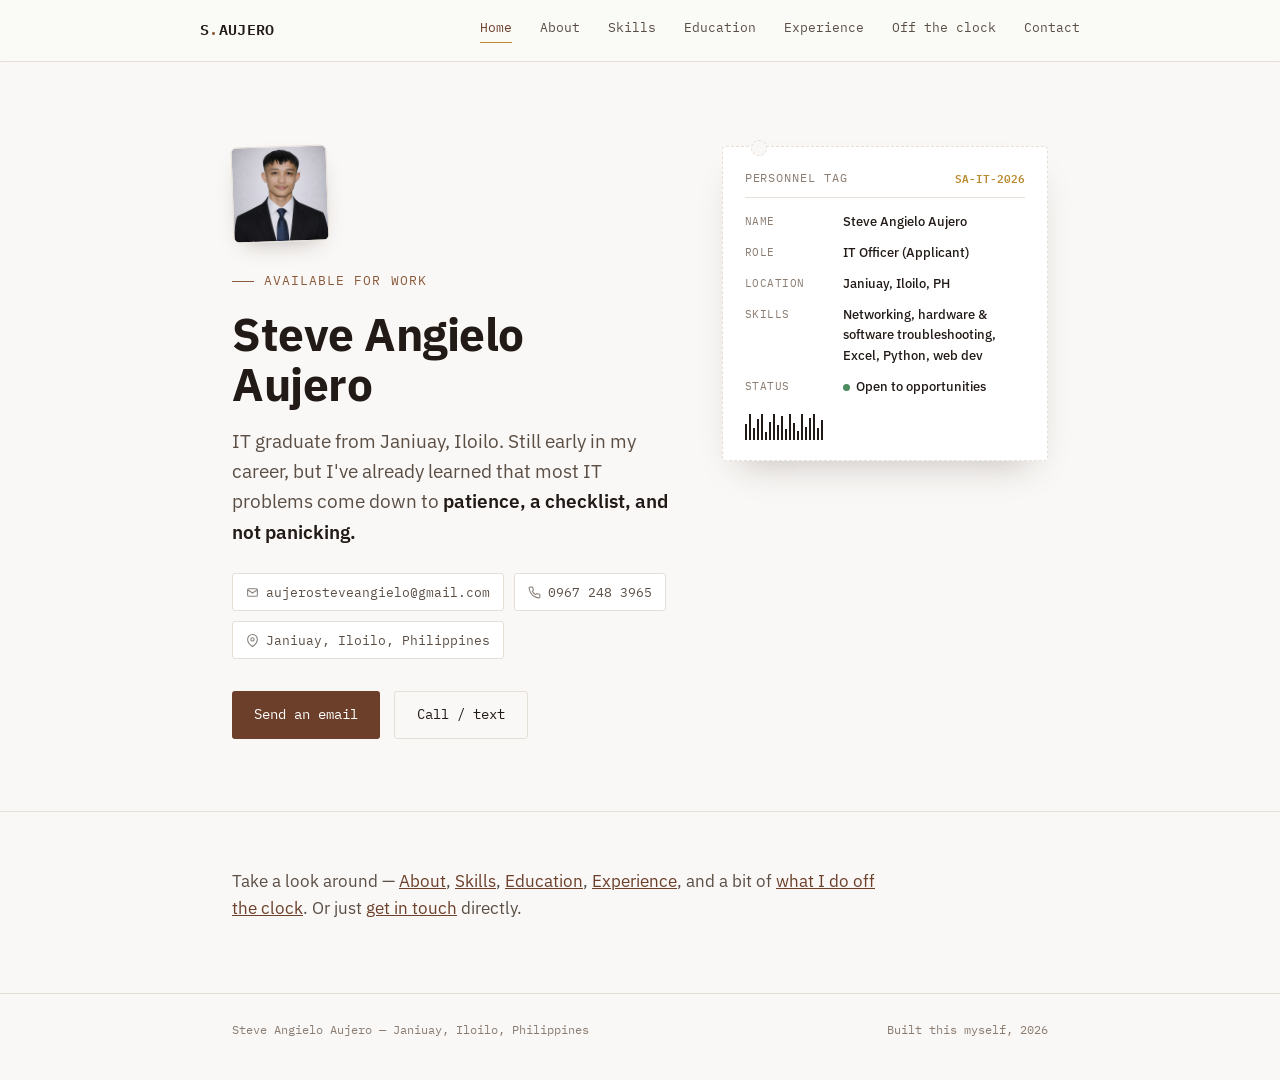
==== index.html @ 1973a108 "Add new file" ====
<!DOCTYPE html>
<html lang="en">
<head>
<meta charset="UTF-8" />
<meta name="viewport" content="width=device-width, initial-scale=1.0" />
<title>Home — Steve Angielo Aujero</title>
<link rel="preconnect" href="https://fonts.googleapis.com">
<link rel="preconnect" href="https://fonts.gstatic.com" crossorigin>
<link href="https://fonts.googleapis.com/css2?family=IBM+Plex+Sans:wght@400;500;600;700&family=IBM+Plex+Mono:wght@400;500;600&family=Caveat:wght@600&display=swap" rel="stylesheet">
<link rel="stylesheet" href="style.css">
</head>
<body>
<header>
  <div class="wrap nav-inner">
    <a href="index.html" style="text-decoration:none;color:inherit;">
      <div class="brand">S<span class="dot">.</span>AUJERO</div>
    </a>
    <nav class="links">
      <a href="index.html" class="active">Home</a>
      <a href="about.html">About</a>
      <a href="skills.html">Skills</a>
      <a href="education.html">Education</a>
      <a href="experience.html">Experience</a>
      <a href="beyond.html">Off the clock</a>
      <a href="contact.html">Contact</a>
    </nav>
  </div>
</header>

<main>
  <section class="hero">
    <div class="wrap hero-grid">
      <div>
        <img class="avatar" src="[data-uri]" alt="Steve Angielo Aujero" />
        <div class="eyebrow">Available for work</div>
        <h1>Steve Angielo Aujero</h1>
        <p class="role-line">
          IT graduate from Janiuay, Iloilo. Still early in my career, but I've
          already learned that most IT problems come down to
          <strong>patience, a checklist, and not panicking.</strong>
        </p>

        <div class="contact-chips">
          <span class="chip">
            <svg viewBox="0 0 24 24" fill="none" stroke="currentColor" stroke-width="2"><rect x="3" y="5" width="18" height="14" rx="2"/><path d="M3 7l9 6 9-6"/></svg>
            aujerosteveangielo@gmail.com
          </span>
          <span class="chip">
            <svg viewBox="0 0 24 24" fill="none" stroke="currentColor" stroke-width="2"><path d="M22 16.92v3a2 2 0 0 1-2.18 2 19.79 19.79 0 0 1-8.63-3.07 19.5 19.5 0 0 1-6-6 19.79 19.79 0 0 1-3.07-8.67A2 2 0 0 1 4.11 2h3a2 2 0 0 1 2 1.72c.13.96.36 1.9.68 2.81a2 2 0 0 1-.45 2.11L8.09 9.91a16 16 0 0 0 6 6l1.27-1.27a2 2 0 0 1 2.11-.45c.91.32 1.85.55 2.81.68A2 2 0 0 1 22 16.92z"/></svg>
            0967 248 3965
          </span>
          <span class="chip">
            <svg viewBox="0 0 24 24" fill="none" stroke="currentColor" stroke-width="2"><path d="M21 10c0 7-9 13-9 13s-9-6-9-13a9 9 0 0 1 18 0z"/><circle cx="12" cy="10" r="3"/></svg>
            Janiuay, Iloilo, Philippines
          </span>
        </div>

        <div class="cta-row">
          <a class="btn btn-primary" href="mailto:aujerosteveangielo@gmail.com">Send an email</a>
          <a class="btn btn-ghost" href="tel:+639672483965">Call / text</a>
        </div>
      </div>

      <div class="asset-tag reveal">
        <div class="asset-tag-head">
          <span class="tag-name">Personnel Tag</span>
          <span class="tag-id">SA-IT-2026</span>
        </div>
        <div class="asset-row">
          <span class="asset-label">Name</span>
          <span class="asset-value">Steve Angielo Aujero</span>
        </div>
        <div class="asset-row">
          <span class="asset-label">Role</span>
          <span class="asset-value">IT Officer (Applicant)</span>
        </div>
        <div class="asset-row">
          <span class="asset-label">Location</span>
          <span class="asset-value">Janiuay, Iloilo, PH</span>
        </div>
        <div class="asset-row">
          <span class="asset-label">Skills</span>
          <span class="asset-value">Networking, hardware &amp; software troubleshooting, Excel, Python, web dev</span>
        </div>
        <div class="asset-row">
          <span class="asset-label">Status</span>
          <span class="asset-value asset-status"><span class="status-dot"></span> Open to opportunities</span>
        </div>
        <div class="barcode">
          <span style="height:60%;"></span><span style="height:100%;"></span><span style="height:45%;"></span><span style="height:80%;"></span><span style="height:100%;"></span><span style="height:30%;"></span><span style="height:70%;"></span><span style="height:100%;"></span><span style="height:55%;"></span><span style="height:90%;"></span><span style="height:40%;"></span><span style="height:100%;"></span><span style="height:65%;"></span><span style="height:35%;"></span><span style="height:100%;"></span><span style="height:50%;"></span><span style="height:85%;"></span><span style="height:100%;"></span><span style="height:45%;"></span><span style="height:75%;"></span>
        </div>
      </div>
    </div>
  </section>

  <section style="border-top: 1px solid var(--line); padding-top: 40px;">
    <div class="wrap">
      <p class="about-text reveal">
        Take a look around — <a href="about.html" style="color:var(--steel-deep);">About</a>,
        <a href="skills.html" style="color:var(--steel-deep);">Skills</a>,
        <a href="education.html" style="color:var(--steel-deep);">Education</a>,
        <a href="experience.html" style="color:var(--steel-deep);">Experience</a>,
        and a bit of <a href="beyond.html" style="color:var(--steel-deep);">what I do off the clock</a>.
        Or just <a href="contact.html" style="color:var(--steel-deep);">get in touch</a> directly.
      </p>
    </div>
  </section>
</main>

<footer>
  <div class="wrap footer-row">
    <span>Steve Angielo Aujero — Janiuay, Iloilo, Philippines</span>
    <span>Built this myself, 2026</span>
  </div>
</footer>

<script>
  const revealEls = document.querySelectorAll('.reveal');
  const io = new IntersectionObserver((entries) => {
    entries.forEach((entry) => {
      if (entry.isIntersecting) {
        entry.target.classList.add('visible');
        io.unobserve(entry.target);
      }
    });
  }, { threshold: 0.15 });
  revealEls.forEach((el) => io.observe(el));
</script>
</body>
</html>
---- style.css ----
:root {
    --paper: #FAF8F6;
    --paper-raised: #FFFFFF;
    --ink: #211A16;
    --ink-soft: #5A4E45;
    --muted: #8A7C71;
    --line: #E6DFD7;
    --steel: #8A5A3B;
    --steel-deep: #6B3F2A;
    --brass: #B98A2E;
    --brass-soft: #F4EBD8;
    --radius: 3px;
  }

  * { box-sizing: border-box; }

  html { scroll-behavior: smooth; }

  body {
    margin: 0;
    background: var(--paper);
    color: var(--ink);
    font-family: 'IBM Plex Sans', sans-serif;
    line-height: 1.6;
    -webkit-font-smoothing: antialiased;
  }

  a { color: inherit; }

  .mono {
    font-family: 'IBM Plex Mono', monospace;
  }

  .wrap {
    max-width: 880px;
    margin: 0 auto;
    padding: 0 32px;
  }

  /* ---------- Header ---------- */
  header {
    position: sticky;
    top: 0;
    z-index: 50;
    background: rgba(250, 250, 248, 0.88);
    backdrop-filter: blur(6px);
    border-bottom: 1px solid var(--line);
  }

  .nav-inner {
    display: flex;
    align-items: center;
    justify-content: space-between;
    padding: 18px 0;
  }

  .brand {
    font-family: 'IBM Plex Mono', monospace;
    font-weight: 600;
    font-size: 15px;
    letter-spacing: 0.02em;
  }

  .brand .dot { color: var(--steel); }

  .avatar {
    width: 96px;
    height: 96px;
    border-radius: 6px;
    object-fit: cover;
    border: 1px solid var(--line);
    box-shadow: 0 10px 24px -12px rgba(33, 26, 22, 0.35);
    margin-bottom: 22px;
    transform: rotate(-2deg);
  }

  .signature {
    font-family: 'Caveat', cursive;
    font-size: 30px;
    color: var(--steel-deep);
    display: inline-block;
    transform: rotate(-1.5deg);
  }

  nav.links {
    display: flex;
    gap: 28px;
    font-family: 'IBM Plex Mono', monospace;
    font-size: 13px;
  }

  nav.links a {
    text-decoration: none;
    color: var(--ink-soft);
    padding-bottom: 3px;
    border-bottom: 1px solid transparent;
    transition: border-color 0.2s ease, color 0.2s ease;
  }

  nav.links a:hover {
    color: var(--steel-deep);
    border-color: var(--steel);
  }

  .nav-toggle { display: none; }

  /* ---------- Hero ---------- */
  .hero {
    padding: 84px 0 72px;
  }

  .hero-grid {
    display: grid;
    grid-template-columns: 1.15fr 0.85fr;
    gap: 48px;
    align-items: start;
  }

  .eyebrow {
    font-family: 'IBM Plex Mono', monospace;
    font-size: 13px;
    color: var(--steel);
    letter-spacing: 0.08em;
    text-transform: uppercase;
    margin-bottom: 18px;
    display: flex;
    align-items: center;
    gap: 10px;
  }

  .eyebrow::before {
    content: '';
    width: 22px;
    height: 1px;
    background: var(--steel);
    display: inline-block;
  }

  h1 {
    font-size: 46px;
    line-height: 1.08;
    margin: 0 0 16px;
    font-weight: 700;
    letter-spacing: -0.01em;
  }

  .role-line {
    font-size: 19px;
    color: var(--ink-soft);
    margin: 0 0 26px;
    max-width: 46ch;
  }

  .role-line strong { color: var(--ink); font-weight: 600; }

  .contact-chips {
    display: flex;
    flex-wrap: wrap;
    gap: 10px;
    margin-bottom: 32px;
  }

  .chip {
    font-family: 'IBM Plex Mono', monospace;
    font-size: 12.5px;
    padding: 8px 13px;
    border: 1px solid var(--line);
    border-radius: var(--radius);
    background: var(--paper-raised);
    color: var(--ink-soft);
    display: inline-flex;
    align-items: center;
    gap: 7px;
  }

  .chip svg { width: 13px; height: 13px; opacity: 0.7; }

  .cta-row {
    display: flex;
    gap: 14px;
    flex-wrap: wrap;
  }

  .btn {
    font-family: 'IBM Plex Mono', monospace;
    font-size: 13.5px;
    padding: 12px 22px;
    border-radius: var(--radius);
    text-decoration: none;
    display: inline-flex;
    align-items: center;
    gap: 8px;
    transition: transform 0.15s ease, box-shadow 0.15s ease;
  }

  .btn-primary {
    background: var(--steel-deep);
    color: #fff;
  }

  .btn-primary:hover {
    transform: translateY(-1px);
    box-shadow: 0 6px 14px rgba(34, 62, 88, 0.28);
  }

  .btn-ghost {
    background: transparent;
    border: 1px solid var(--line);
    color: var(--ink);
  }

  .btn-ghost:hover {
    border-color: var(--steel);
    color: var(--steel-deep);
  }

  /* ---------- Asset tag card (signature element) ---------- */
  .asset-tag {
    background: #FFFFFF;
    border: 1.5px dashed var(--line);
    border-radius: 4px;
    padding: 22px 22px 20px;
    transform: rotate(1deg);
    box-shadow: 0 18px 36px -18px rgba(33, 26, 22, 0.28);
    position: relative;
  }

  .asset-tag::before {
    content: '';
    position: absolute;
    top: -7px;
    left: 28px;
    width: 14px;
    height: 14px;
    background: var(--paper);
    border: 1.5px dashed var(--line);
    border-radius: 50%;
  }

  .asset-tag-head {
    display: flex;
    justify-content: space-between;
    align-items: center;
    border-bottom: 1px solid var(--line);
    padding-bottom: 10px;
    margin-bottom: 14px;
  }

  .asset-tag-head .tag-name {
    font-family: 'IBM Plex Mono', monospace;
    font-size: 11.5px;
    letter-spacing: 0.08em;
    color: var(--muted);
    text-transform: uppercase;
  }

  .asset-tag-head .tag-id {
    font-family: 'IBM Plex Mono', monospace;
    font-size: 11px;
    color: var(--brass);
    font-weight: 600;
  }

  .asset-row {
    display: grid;
    grid-template-columns: 88px 1fr;
    gap: 10px;
    margin-bottom: 10px;
    font-size: 13px;
  }

  .asset-row:last-of-type { margin-bottom: 0; }

  .asset-label {
    font-family: 'IBM Plex Mono', monospace;
    font-size: 11px;
    color: var(--muted);
    text-transform: uppercase;
    letter-spacing: 0.05em;
    padding-top: 1px;
  }

  .asset-value {
    color: var(--ink);
    font-weight: 500;
  }

  .asset-status {
    display: inline-flex;
    align-items: center;
    gap: 6px;
  }

  .status-dot {
    width: 7px;
    height: 7px;
    border-radius: 50%;
    background: #4C8B5F;
    display: inline-block;
    animation: pulse 1.8s ease-in-out infinite;
  }

  @keyframes pulse {
    0%, 100% { opacity: 1; }
    50% { opacity: 0.4; }
  }

  .barcode {
    display: flex;
    align-items: flex-end;
    gap: 2px;
    height: 26px;
    margin-top: 16px;
  }

  .barcode span {
    background: var(--ink);
    width: 2px;
    display: inline-block;
  }

  /* ---------- Section headers (code-comment style) ---------- */
  section { padding: 56px 0; border-top: 1px solid var(--line); }
  section:first-of-type { border-top: none; }

  .sec-head {
    font-family: 'IBM Plex Mono', monospace;
    font-size: 13px;
    color: var(--muted);
    margin-bottom: 28px;
    display: flex;
    align-items: baseline;
    gap: 10px;
  }

  .sec-head .slashes { color: var(--brass); }

  .sec-head h2 {
    font-family: 'IBM Plex Sans', sans-serif;
    font-size: 24px;
    font-weight: 600;
    color: var(--ink);
    margin: 0;
    letter-spacing: -0.01em;
  }

  /* ---------- About ---------- */
  .about-text {
    max-width: 66ch;
    font-size: 16.5px;
    color: var(--ink-soft);
  }

  .about-text strong { color: var(--ink); font-weight: 600; }

  /* ---------- Skills ---------- */
  .skill-groups {
    display: grid;
    grid-template-columns: 1fr 1fr;
    gap: 32px;
  }

  .skill-group-title {
    font-family: 'IBM Plex Mono', monospace;
    font-size: 12px;
    text-transform: uppercase;
    letter-spacing: 0.07em;
    color: var(--steel);
    margin-bottom: 14px;
  }

  .tag-list {
    display: flex;
    flex-wrap: wrap;
    gap: 9px;
  }

  .tag {
    font-family: 'IBM Plex Mono', monospace;
    font-size: 12.5px;
    padding: 7px 12px;
    border: 1px solid var(--line);
    border-radius: var(--radius);
    background: var(--paper-raised);
    color: var(--ink-soft);
    transition: border-color 0.2s ease, color 0.2s ease, background 0.2s ease;
  }

  .tag:hover {
    border-color: var(--brass);
    color: var(--ink);
    background: var(--brass-soft);
  }

  /* ---------- Education ---------- */
  .edu-item {
    display: grid;
    grid-template-columns: 110px 1fr;
    gap: 20px;
    padding: 18px 0;
    border-bottom: 1px solid var(--line);
  }

  .edu-item:last-child { border-bottom: none; }

  .edu-year {
    font-family: 'IBM Plex Mono', monospace;
    font-size: 12.5px;
    color: var(--muted);
    padding-top: 3px;
  }

  .edu-degree {
    font-size: 16px;
    font-weight: 600;
    margin: 0 0 4px;
  }

  .edu-school {
    font-size: 14.5px;
    color: var(--ink-soft);
    margin: 0;
  }

  /* ---------- Experience ---------- */
  .exp-card {
    background: var(--paper-raised);
    border: 1px solid var(--line);
    border-radius: 6px;
    padding: 28px 26px;
  }

  .exp-top {
    display: flex;
    justify-content: space-between;
    align-items: baseline;
    flex-wrap: wrap;
    gap: 8px;
    margin-bottom: 4px;
  }

  .exp-title {
    font-size: 17.5px;
    font-weight: 600;
    margin: 0;
  }

  .exp-dates {
    font-family: 'IBM Plex Mono', monospace;
    font-size: 12.5px;
    color: var(--muted);
  }

  .exp-company {
    font-size: 14.5px;
    color: var(--steel-deep);
    font-weight: 500;
    margin: 0 0 16px;
  }

  .exp-list {
    margin: 0;
    padding-left: 20px;
    color: var(--ink-soft);
  }

  .exp-list li { margin-bottom: 8px; font-size: 15px; }
  .exp-list li:last-child { margin-bottom: 0; }

  /* ---------- Contact / footer ---------- */
  .contact-section {
    text-align: left;
  }

  .contact-lead {
    font-size: 20px;
    font-weight: 600;
    max-width: 40ch;
    margin: 0 0 22px;
  }

  footer {
    border-top: 1px solid var(--line);
    padding: 26px 0 40px;
  }

  .footer-row {
    display: flex;
    justify-content: space-between;
    align-items: center;
    flex-wrap: wrap;
    gap: 12px;
    font-family: 'IBM Plex Mono', monospace;
    font-size: 12px;
    color: var(--muted);
  }

  /* ---------- Reveal animation ---------- */
  .reveal {
    opacity: 0;
    transform: translateY(14px);
    transition: opacity 0.6s ease, transform 0.6s ease;
  }
  .reveal.visible {
    opacity: 1;
    transform: translateY(0);
  }

  @media (prefers-reduced-motion: reduce) {
    .reveal { opacity: 1; transform: none; transition: none; }
    .cursor { animation: none; }
  }

  /* ---------- Responsive ---------- */
  @media (max-width: 760px) {
    nav.links { display: none; }
    .hero-grid { grid-template-columns: 1fr; }
    h1 { font-size: 34px; }
    .skill-groups { grid-template-columns: 1fr; }
    .wrap { padding: 0 20px; }
    .edu-item { grid-template-columns: 1fr; gap: 4px; }
  }

/* ---------- Multi-page additions ---------- */
nav.links a.active {
  color: var(--steel-deep);
  border-color: var(--brass);
}

.page-header {
  padding: 64px 0 8px;
}

.page-eyebrow {
  font-family: 'IBM Plex Mono', monospace;
  font-size: 12.5px;
  color: var(--muted);
  margin-bottom: 10px;
}

.page-eyebrow a {
  color: var(--steel-deep);
  text-decoration: none;
  border-bottom: 1px solid var(--line);
}

.page-eyebrow a:hover { border-color: var(--brass); }

.page-title {
  font-size: 34px;
  font-weight: 700;
  margin: 0 0 6px;
  letter-spacing: -0.01em;
}

.mini-hero {
  display: flex;
  align-items: center;
  gap: 16px;
  padding: 20px 0 0;
}

.mini-avatar {
  width: 52px;
  height: 52px;
  border-radius: 6px;
  object-fit: cover;
  border: 1px solid var(--line);
  transform: rotate(-2deg);
}

.mini-hero-text .name {
  font-weight: 600;
  font-size: 15px;
}

.mini-hero-text .role {
  font-size: 13px;
  color: var(--muted);
  font-family: 'IBM Plex Mono', monospace;
}

.page-nav-footer {
  display: flex;
  justify-content: space-between;
  padding: 40px 0 10px;
  font-family: 'IBM Plex Mono', monospace;
  font-size: 13px;
}

.page-nav-footer a {
  text-decoration: none;
  color: var(--ink-soft);
  border-bottom: 1px solid var(--line);
}

.page-nav-footer a:hover { color: var(--steel-deep); border-color: var(--brass); }
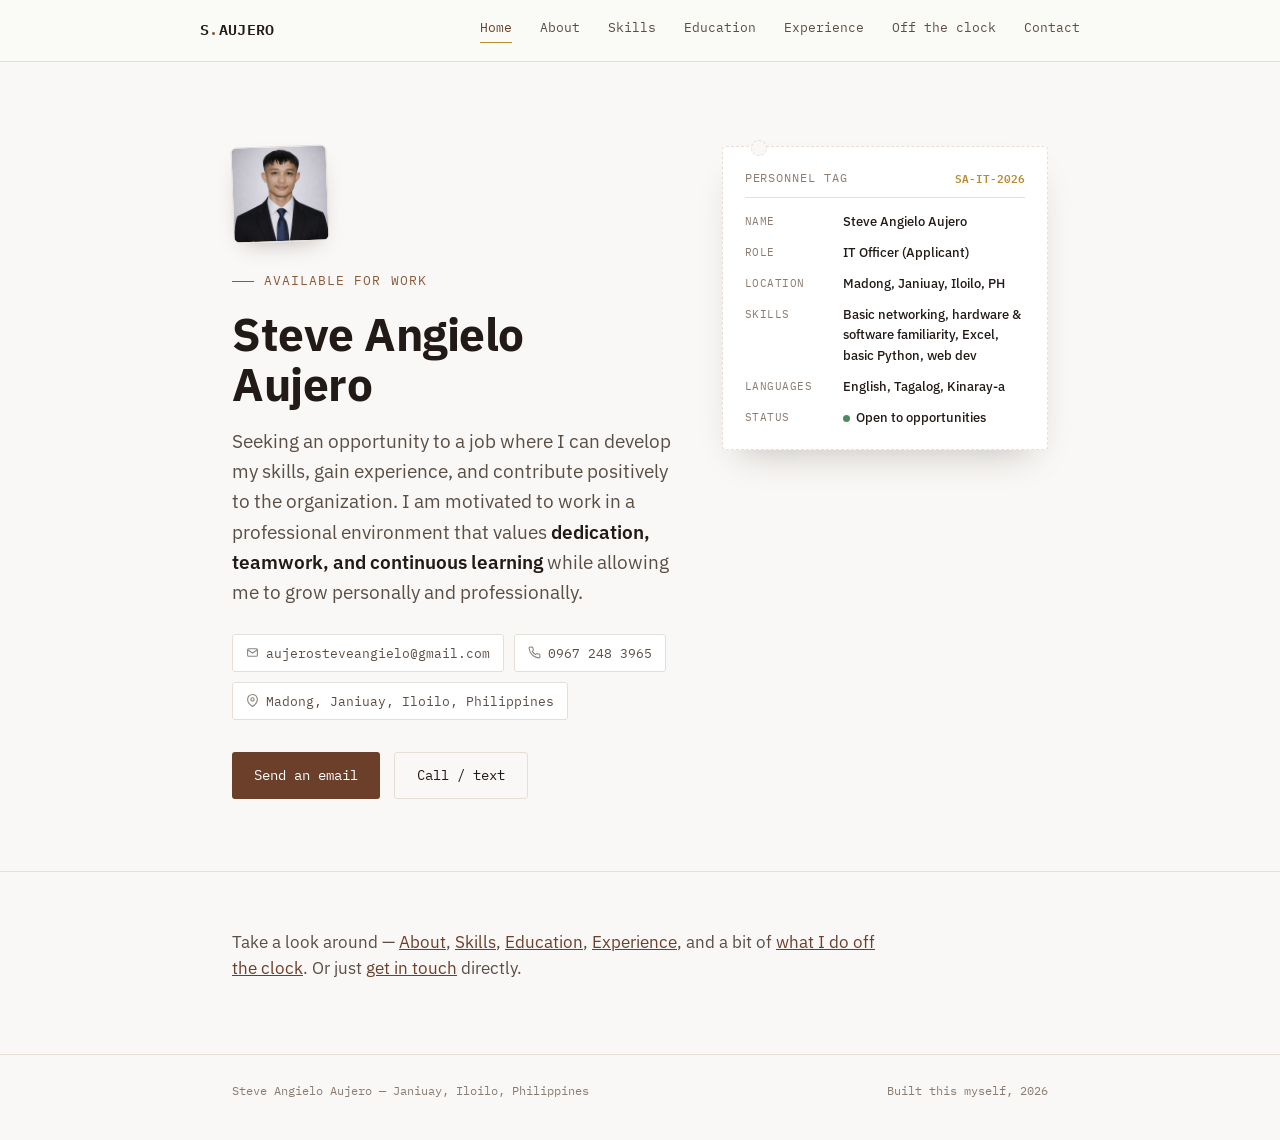
==== commit 196f22f3: "Add new file" ====
--- a/index.html
+++ b/index.html
@@ -35,9 +35,11 @@
         <div class="eyebrow">Available for work</div>
         <h1>Steve Angielo Aujero</h1>
         <p class="role-line">
-          IT graduate from Janiuay, Iloilo. Still early in my career, but I've
-          already learned that most IT problems come down to
-          <strong>patience, a checklist, and not panicking.</strong>
+          Seeking an opportunity to a job where I can develop my skills, gain
+          experience, and contribute positively to the organization. I am
+          motivated to work in a professional environment that values
+          <strong>dedication, teamwork, and continuous learning</strong>
+          while allowing me to grow personally and professionally.
         </p>
 
         <div class="contact-chips">
@@ -51,7 +53,7 @@
           </span>
           <span class="chip">
             <svg viewBox="0 0 24 24" fill="none" stroke="currentColor" stroke-width="2"><path d="M21 10c0 7-9 13-9 13s-9-6-9-13a9 9 0 0 1 18 0z"/><circle cx="12" cy="10" r="3"/></svg>
-            Janiuay, Iloilo, Philippines
+            Madong, Janiuay, Iloilo, Philippines
           </span>
         </div>
 
@@ -76,18 +78,19 @@
         </div>
         <div class="asset-row">
           <span class="asset-label">Location</span>
-          <span class="asset-value">Janiuay, Iloilo, PH</span>
+          <span class="asset-value">Madong, Janiuay, Iloilo, PH</span>
         </div>
         <div class="asset-row">
           <span class="asset-label">Skills</span>
-          <span class="asset-value">Networking, hardware &amp; software troubleshooting, Excel, Python, web dev</span>
+          <span class="asset-value">Basic networking, hardware &amp; software familiarity, Excel, basic Python, web dev</span>
+        </div>
+        <div class="asset-row">
+          <span class="asset-label">Languages</span>
+          <span class="asset-value">English, Tagalog, Kinaray-a</span>
         </div>
         <div class="asset-row">
           <span class="asset-label">Status</span>
           <span class="asset-value asset-status"><span class="status-dot"></span> Open to opportunities</span>
-        </div>
-        <div class="barcode">
-          <span style="height:60%;"></span><span style="height:100%;"></span><span style="height:45%;"></span><span style="height:80%;"></span><span style="height:100%;"></span><span style="height:30%;"></span><span style="height:70%;"></span><span style="height:100%;"></span><span style="height:55%;"></span><span style="height:90%;"></span><span style="height:40%;"></span><span style="height:100%;"></span><span style="height:65%;"></span><span style="height:35%;"></span><span style="height:100%;"></span><span style="height:50%;"></span><span style="height:85%;"></span><span style="height:100%;"></span><span style="height:45%;"></span><span style="height:75%;"></span>
         </div>
       </div>
     </div>
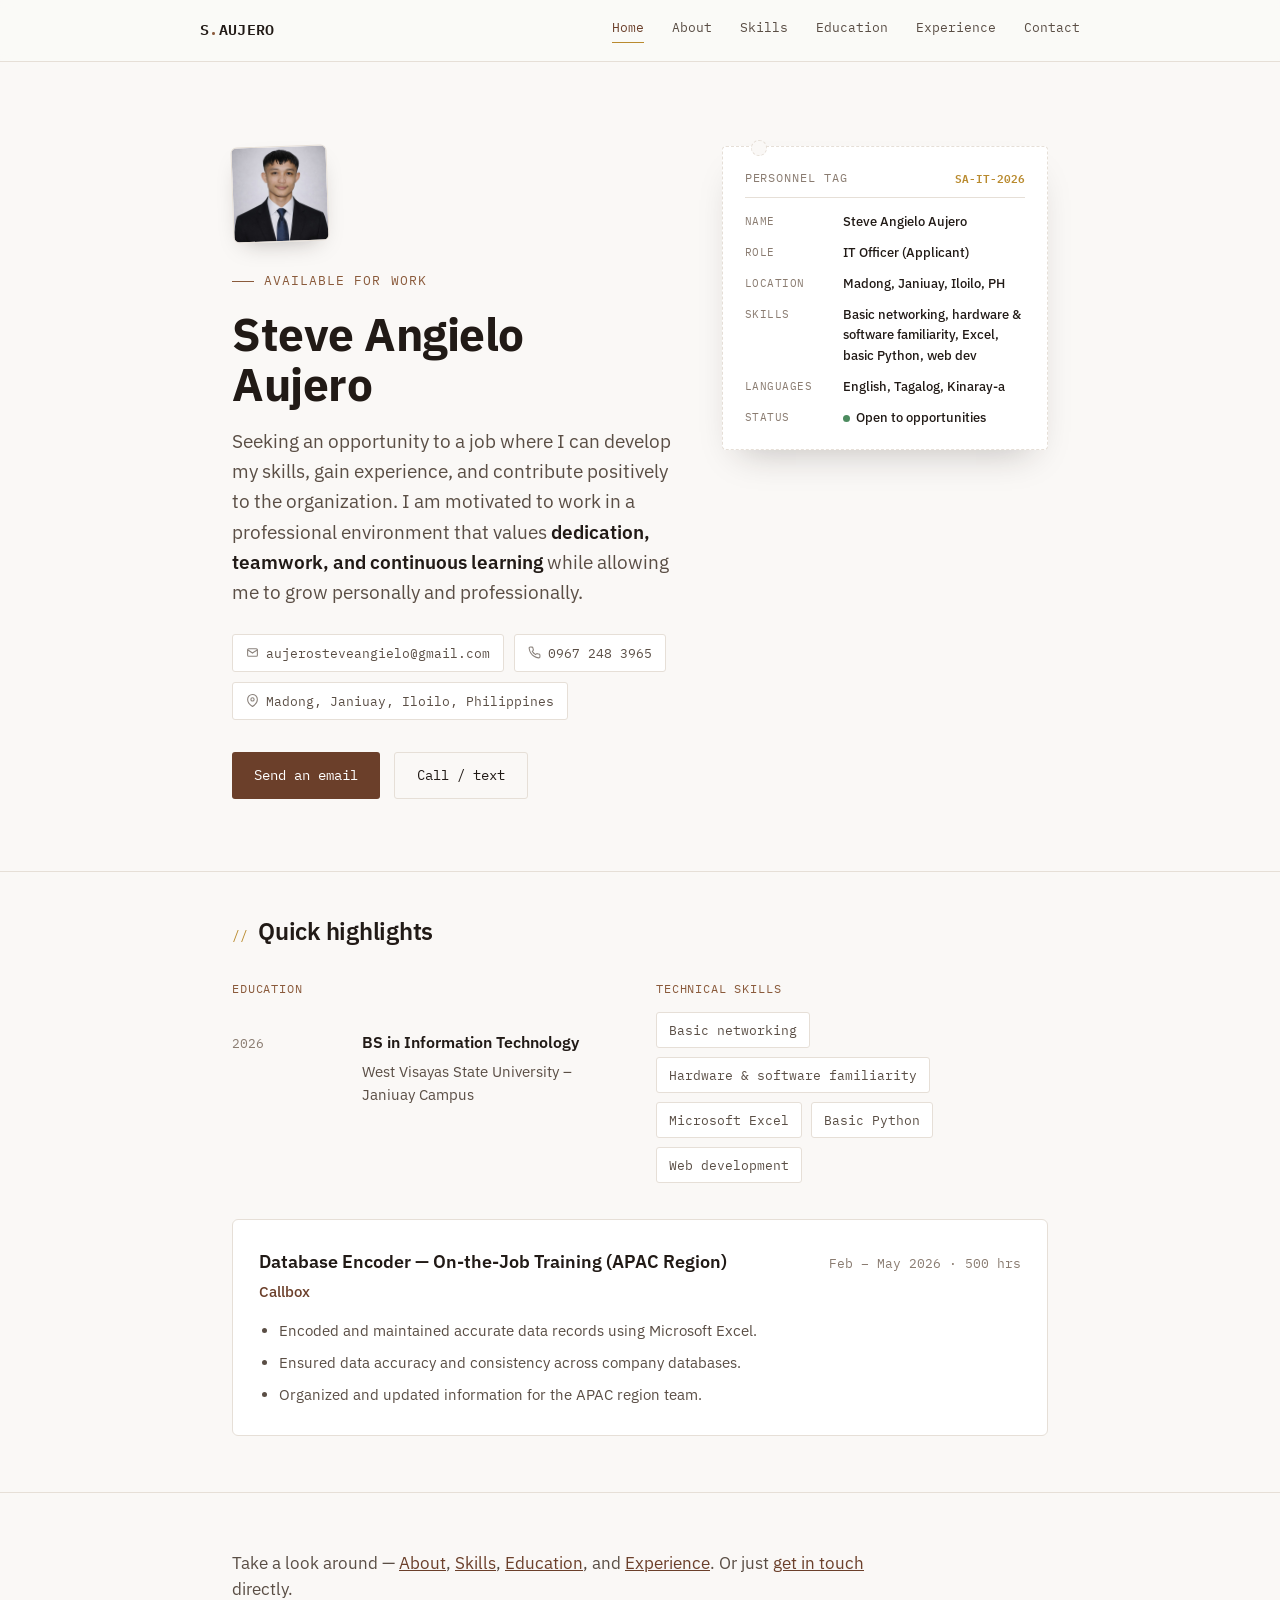
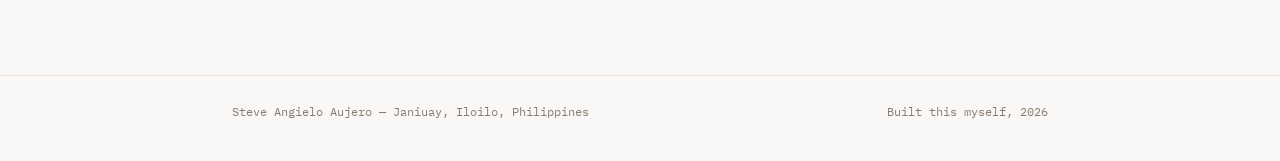
==== commit f77a797d: "Add new file" ====
--- a/index.html
+++ b/index.html
@@ -21,7 +21,6 @@
       <a href="skills.html">Skills</a>
       <a href="education.html">Education</a>
       <a href="experience.html">Experience</a>
-      <a href="beyond.html">Off the clock</a>
       <a href="contact.html">Contact</a>
     </nav>
   </div>
@@ -98,12 +97,56 @@
 
   <section style="border-top: 1px solid var(--line); padding-top: 40px;">
     <div class="wrap">
+      <div class="sec-head reveal">
+        <span class="slashes">//</span>
+        <h2>Quick highlights</h2>
+      </div>
+
+      <div class="skill-groups reveal" style="margin-bottom: 36px;">
+        <div>
+          <div class="skill-group-title">Education</div>
+          <div class="edu-item" style="border-bottom: none; padding-bottom: 0;">
+            <div class="edu-year mono">2026</div>
+            <div>
+              <p class="edu-degree">BS in Information Technology</p>
+              <p class="edu-school">West Visayas State University – Janiuay Campus</p>
+            </div>
+          </div>
+        </div>
+        <div>
+          <div class="skill-group-title">Technical skills</div>
+          <div class="tag-list">
+            <span class="tag">Basic networking</span>
+            <span class="tag">Hardware &amp; software familiarity</span>
+            <span class="tag">Microsoft Excel</span>
+            <span class="tag">Basic Python</span>
+            <span class="tag">Web development</span>
+          </div>
+        </div>
+      </div>
+
+      <div class="exp-card reveal">
+        <div class="exp-top">
+          <p class="exp-title">Database Encoder — On-the-Job Training (APAC Region)</p>
+          <span class="exp-dates">Feb – May 2026 · 500 hrs</span>
+        </div>
+        <p class="exp-company">Callbox</p>
+        <ul class="exp-list">
+          <li>Encoded and maintained accurate data records using Microsoft Excel.</li>
+          <li>Ensured data accuracy and consistency across company databases.</li>
+          <li>Organized and updated information for the APAC region team.</li>
+        </ul>
+      </div>
+    </div>
+  </section>
+
+  <section style="border-top: 1px solid var(--line); padding-top: 40px;">
+    <div class="wrap">
       <p class="about-text reveal">
         Take a look around — <a href="about.html" style="color:var(--steel-deep);">About</a>,
         <a href="skills.html" style="color:var(--steel-deep);">Skills</a>,
         <a href="education.html" style="color:var(--steel-deep);">Education</a>,
-        <a href="experience.html" style="color:var(--steel-deep);">Experience</a>,
-        and a bit of <a href="beyond.html" style="color:var(--steel-deep);">what I do off the clock</a>.
+        and <a href="experience.html" style="color:var(--steel-deep);">Experience</a>.
         Or just <a href="contact.html" style="color:var(--steel-deep);">get in touch</a> directly.
       </p>
     </div>
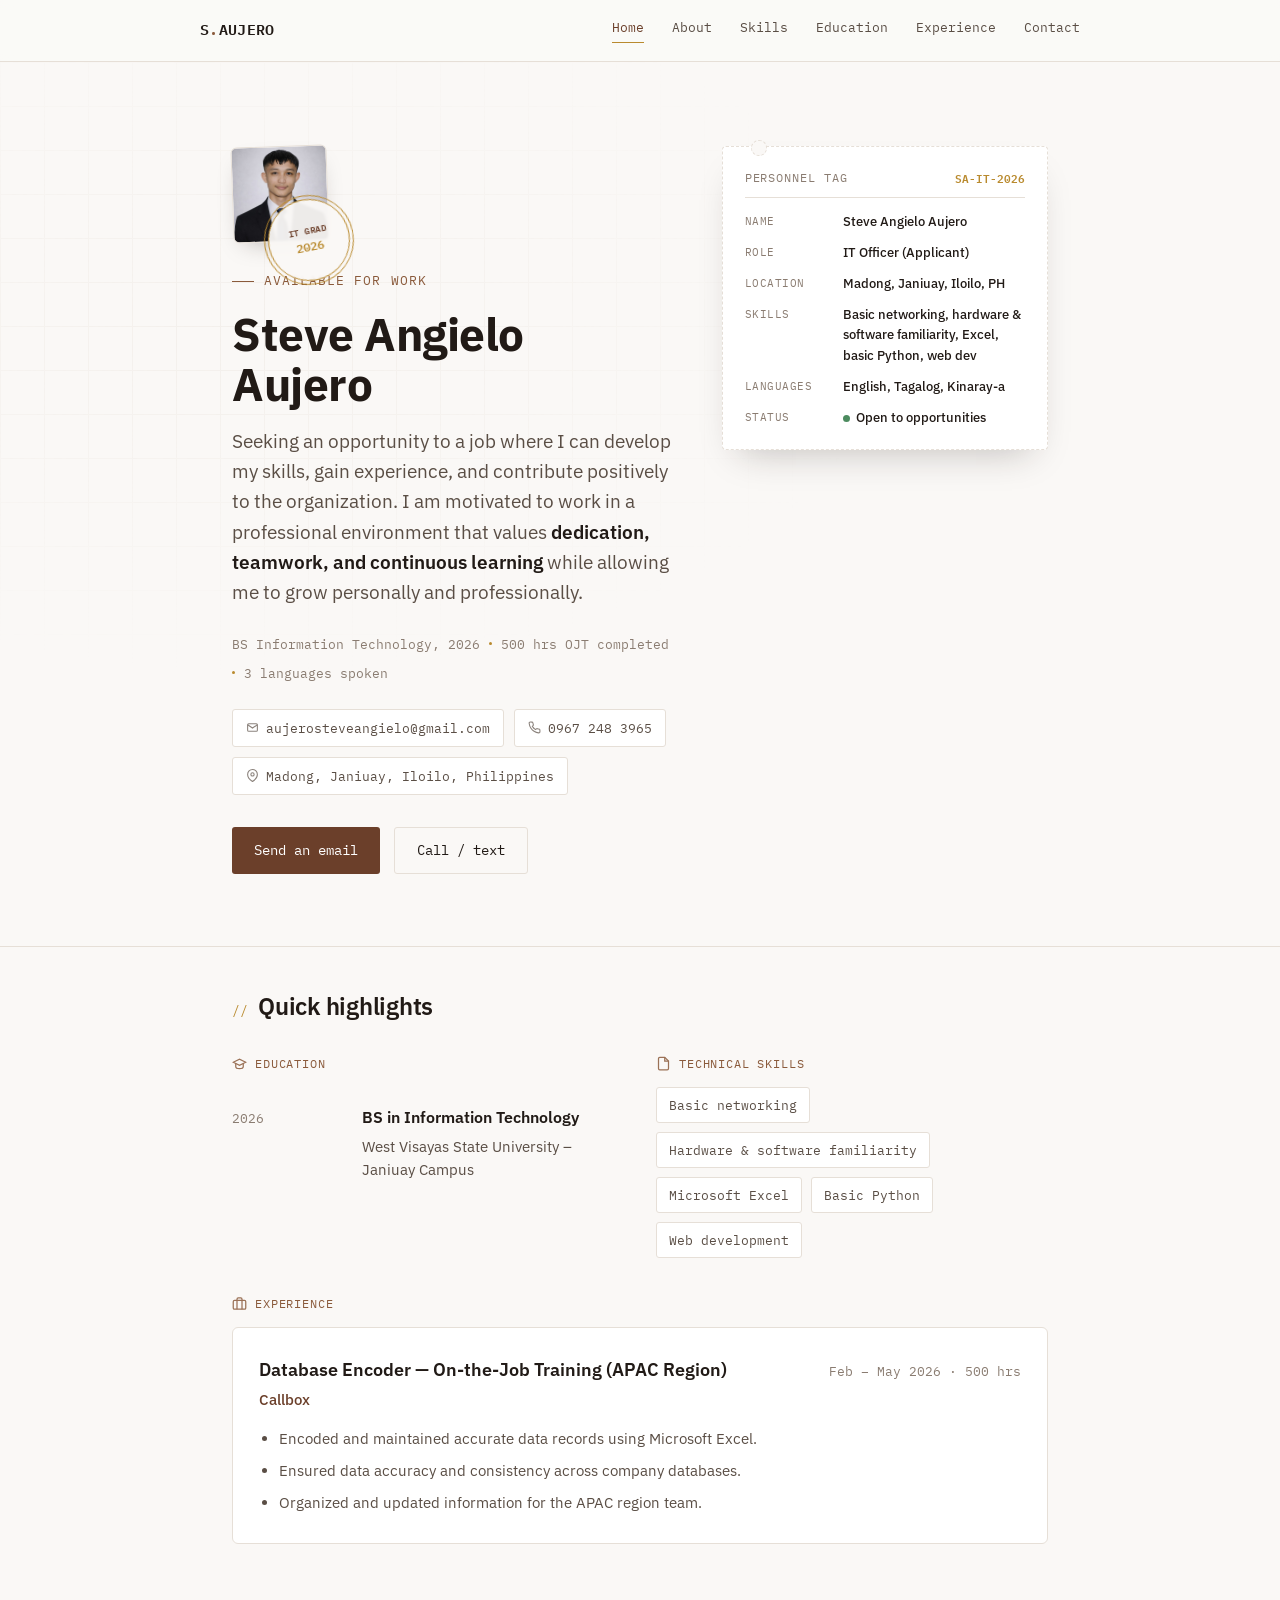
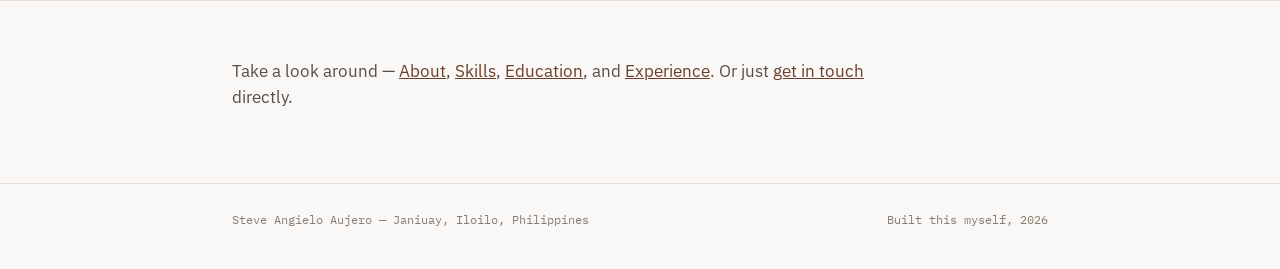
==== commit 69a880d4: "fixing design" ====
--- a/index.html
+++ b/index.html
@@ -30,7 +30,10 @@
   <section class="hero">
     <div class="wrap hero-grid">
       <div>
+        <div class="photo-wrap">
         <img class="avatar" src="[data-uri]" alt="Steve Angielo Aujero" />
+          <div class="stamp"><div class="stamp-text">IT GRAD<span>2026</span></div></div>
+        </div>
         <div class="eyebrow">Available for work</div>
         <h1>Steve Angielo Aujero</h1>
         <p class="role-line">
@@ -40,6 +43,14 @@
           <strong>dedication, teamwork, and continuous learning</strong>
           while allowing me to grow personally and professionally.
         </p>
+
+        <div class="meta-ticker">
+          <span>BS Information Technology, 2026</span>
+          <span class="dot-sep"></span>
+          <span>500 hrs OJT completed</span>
+          <span class="dot-sep"></span>
+          <span>3 languages spoken</span>
+        </div>
 
         <div class="contact-chips">
           <span class="chip">
@@ -104,7 +115,10 @@
 
       <div class="skill-groups reveal" style="margin-bottom: 36px;">
         <div>
-          <div class="skill-group-title">Education</div>
+          <div class="highlight-head">
+            <svg viewBox="0 0 24 24" fill="none" stroke="currentColor" stroke-width="2"><path d="M22 10L12 5 2 10l10 5 10-5z"/><path d="M6 12v5c0 1.5 2.5 3 6 3s6-1.5 6-3v-5"/></svg>
+            <div class="skill-group-title">Education</div>
+          </div>
           <div class="edu-item" style="border-bottom: none; padding-bottom: 0;">
             <div class="edu-year mono">2026</div>
             <div>
@@ -114,7 +128,10 @@
           </div>
         </div>
         <div>
-          <div class="skill-group-title">Technical skills</div>
+          <div class="highlight-head">
+            <svg viewBox="0 0 24 24" fill="none" stroke="currentColor" stroke-width="2"><path d="M14 2H6a2 2 0 0 0-2 2v16a2 2 0 0 0 2 2h12a2 2 0 0 0 2-2V8z"/><path d="M14 2v6h6"/></svg>
+            <div class="skill-group-title">Technical skills</div>
+          </div>
           <div class="tag-list">
             <span class="tag">Basic networking</span>
             <span class="tag">Hardware &amp; software familiarity</span>
@@ -125,6 +142,10 @@
         </div>
       </div>
 
+      <div class="highlight-head" style="margin-bottom: 14px;">
+        <svg viewBox="0 0 24 24" fill="none" stroke="currentColor" stroke-width="2"><rect x="2" y="7" width="20" height="14" rx="2"/><path d="M16 21V5a2 2 0 0 0-2-2h-4a2 2 0 0 0-2 2v16"/></svg>
+        <div class="skill-group-title">Experience</div>
+      </div>
       <div class="exp-card reveal">
         <div class="exp-top">
           <p class="exp-title">Database Encoder — On-the-Job Training (APAC Region)</p>
--- a/style.css
+++ b/style.css
@@ -528,6 +528,116 @@
   border-color: var(--brass);
 }
 
+/* ---------- Home: hero texture (scoped to homepage only) ---------- */
+.hero {
+  position: relative;
+  overflow: hidden;
+}
+
+.hero::before {
+  content: '';
+  position: absolute;
+  inset: 0;
+  background-image:
+    linear-gradient(var(--line) 1px, transparent 1px),
+    linear-gradient(90deg, var(--line) 1px, transparent 1px);
+  background-size: 44px 44px;
+  opacity: 0.35;
+  mask-image: radial-gradient(ellipse 70% 55% at 20% 30%, black 0%, transparent 72%);
+  -webkit-mask-image: radial-gradient(ellipse 70% 55% at 20% 30%, black 0%, transparent 72%);
+  pointer-events: none;
+}
+
+.hero .wrap { position: relative; z-index: 1; }
+
+/* ---------- Home: photo stamp (signature element) ---------- */
+.photo-wrap {
+  position: relative;
+  display: inline-block;
+}
+
+.stamp {
+  position: absolute;
+  bottom: -10px;
+  right: -22px;
+  width: 82px;
+  height: 82px;
+  border-radius: 50%;
+  border: 1.5px solid var(--brass);
+  outline: 1px solid var(--brass);
+  outline-offset: 3px;
+  display: flex;
+  align-items: center;
+  justify-content: center;
+  transform: rotate(-11deg);
+  background: rgba(250, 248, 246, 0.94);
+  backdrop-filter: blur(1px);
+}
+
+.stamp-text {
+  font-family: 'IBM Plex Mono', monospace;
+  font-size: 8.5px;
+  font-weight: 600;
+  letter-spacing: 0.06em;
+  text-transform: uppercase;
+  color: var(--steel-deep);
+  text-align: center;
+  line-height: 1.5;
+}
+
+.stamp-text span {
+  display: block;
+  font-size: 12px;
+  color: var(--brass);
+  letter-spacing: 0.02em;
+  margin: 1px 0;
+}
+
+/* ---------- Home: meta ticker ---------- */
+.meta-ticker {
+  display: flex;
+  flex-wrap: wrap;
+  align-items: center;
+  gap: 9px;
+  font-family: 'IBM Plex Mono', monospace;
+  font-size: 12.5px;
+  color: var(--muted);
+  margin-bottom: 26px;
+}
+
+.meta-ticker .dot-sep {
+  width: 3px;
+  height: 3px;
+  border-radius: 50%;
+  background: var(--brass);
+  display: inline-block;
+}
+
+/* ---------- Home: highlight icons ---------- */
+.highlight-head {
+  display: flex;
+  align-items: center;
+  gap: 8px;
+  margin-bottom: 14px;
+}
+
+.highlight-head svg {
+  width: 15px;
+  height: 15px;
+  color: var(--steel);
+  opacity: 0.85;
+  flex-shrink: 0;
+}
+
+.highlight-head .skill-group-title { margin-bottom: 0; }
+
+@media (max-width: 760px) {
+  .hero::before { background-size: 32px 32px; }
+  .stamp { width: 68px; height: 68px; right: -8px; bottom: -8px; }
+  .stamp-text { font-size: 7.5px; }
+  .stamp-text span { font-size: 10px; }
+}
+
 .page-header {
   padding: 64px 0 8px;
 }
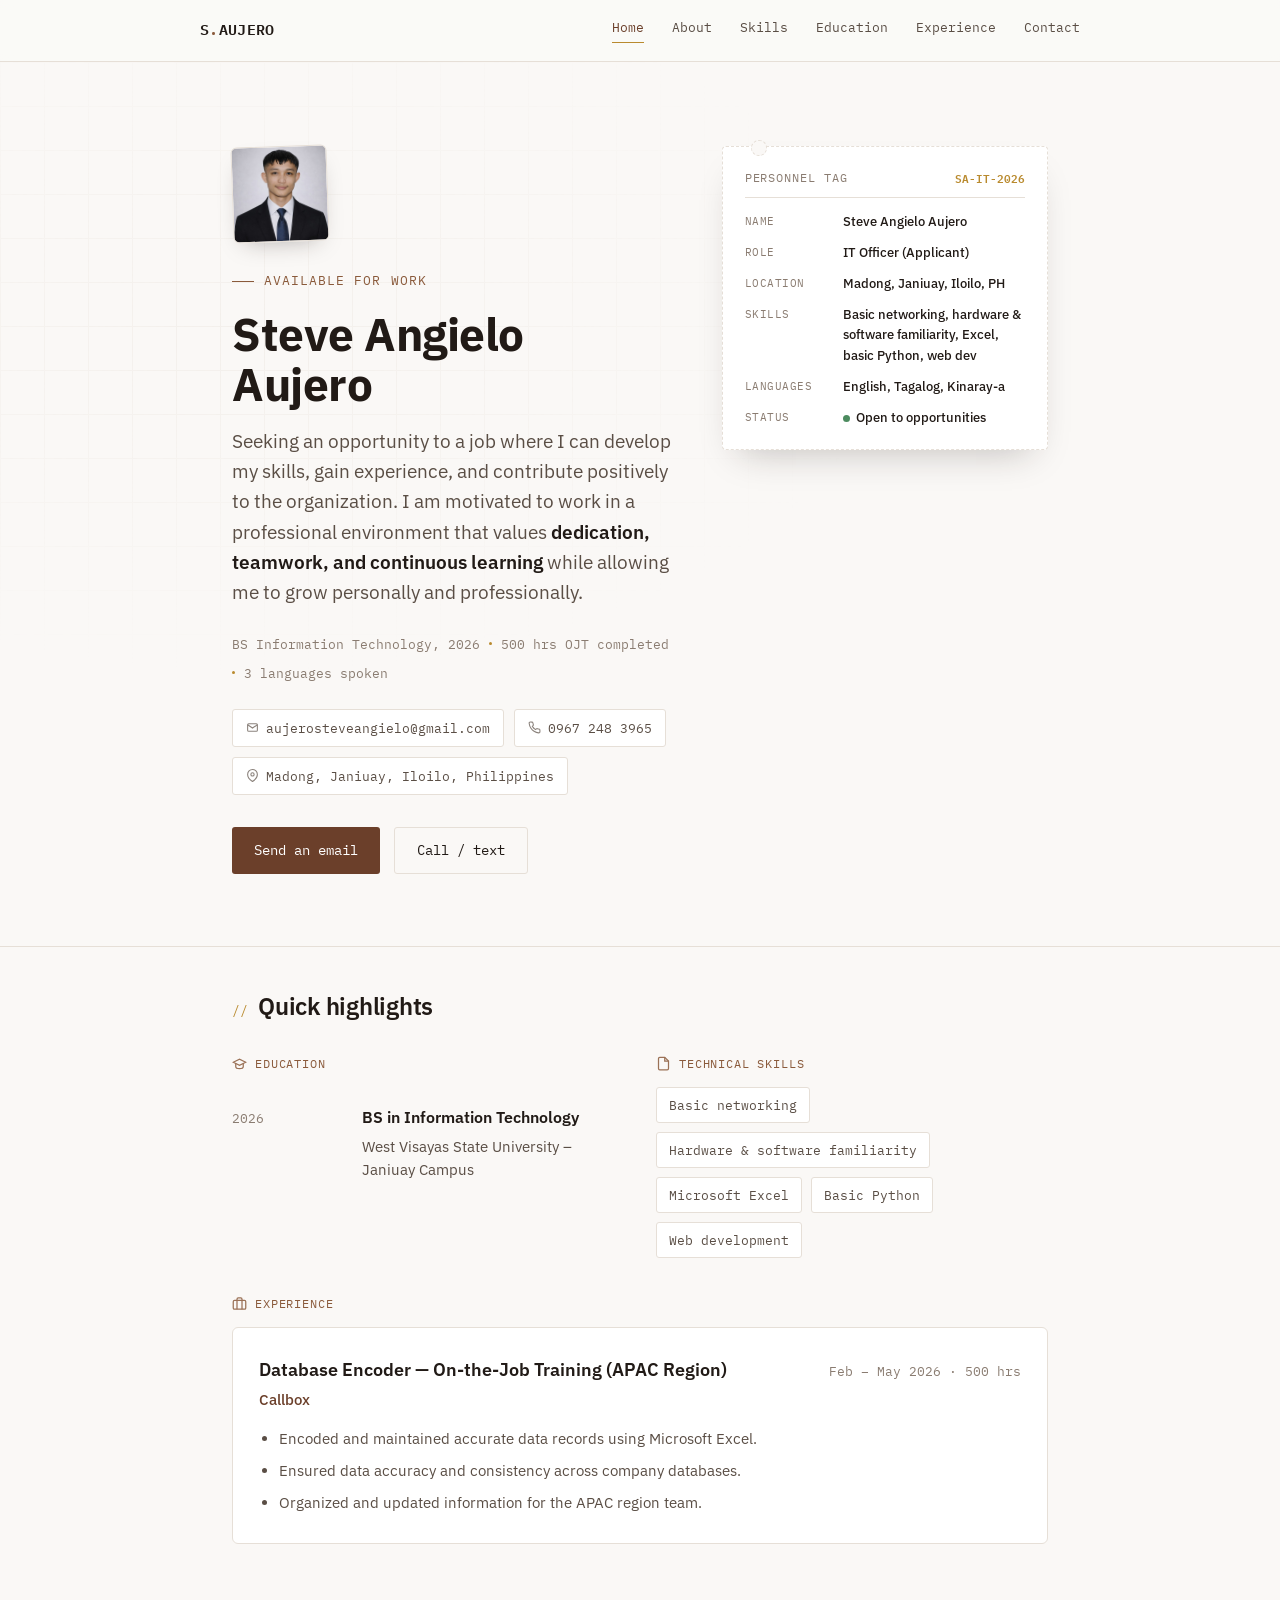
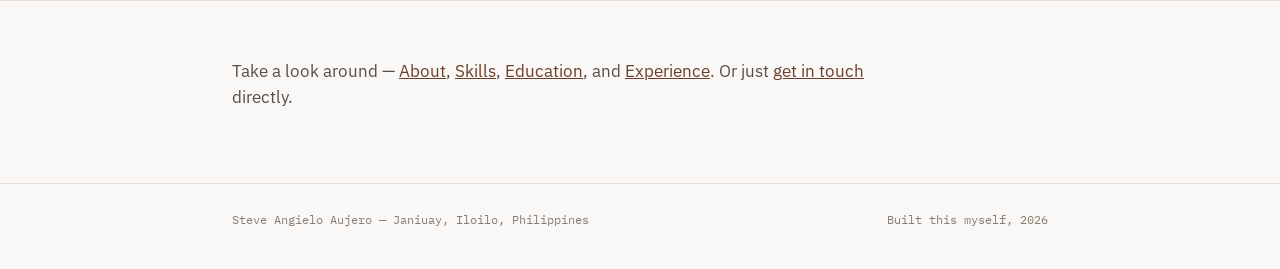
==== commit e2a718fa: "Add new file" ====
--- a/index.html
+++ b/index.html
@@ -32,7 +32,6 @@
       <div>
         <div class="photo-wrap">
         <img class="avatar" src="[data-uri]" alt="Steve Angielo Aujero" />
-          <div class="stamp"><div class="stamp-text">IT GRAD<span>2026</span></div></div>
         </div>
         <div class="eyebrow">Available for work</div>
         <h1>Steve Angielo Aujero</h1>
--- a/style.css
+++ b/style.css
@@ -550,47 +550,10 @@
 
 .hero .wrap { position: relative; z-index: 1; }
 
-/* ---------- Home: photo stamp (signature element) ---------- */
+/* ---------- Home: photo wrap ---------- */
 .photo-wrap {
   position: relative;
   display: inline-block;
-}
-
-.stamp {
-  position: absolute;
-  bottom: -10px;
-  right: -22px;
-  width: 82px;
-  height: 82px;
-  border-radius: 50%;
-  border: 1.5px solid var(--brass);
-  outline: 1px solid var(--brass);
-  outline-offset: 3px;
-  display: flex;
-  align-items: center;
-  justify-content: center;
-  transform: rotate(-11deg);
-  background: rgba(250, 248, 246, 0.94);
-  backdrop-filter: blur(1px);
-}
-
-.stamp-text {
-  font-family: 'IBM Plex Mono', monospace;
-  font-size: 8.5px;
-  font-weight: 600;
-  letter-spacing: 0.06em;
-  text-transform: uppercase;
-  color: var(--steel-deep);
-  text-align: center;
-  line-height: 1.5;
-}
-
-.stamp-text span {
-  display: block;
-  font-size: 12px;
-  color: var(--brass);
-  letter-spacing: 0.02em;
-  margin: 1px 0;
 }
 
 /* ---------- Home: meta ticker ---------- */
@@ -633,9 +596,6 @@
 
 @media (max-width: 760px) {
   .hero::before { background-size: 32px 32px; }
-  .stamp { width: 68px; height: 68px; right: -8px; bottom: -8px; }
-  .stamp-text { font-size: 7.5px; }
-  .stamp-text span { font-size: 10px; }
 }
 
 .page-header {
